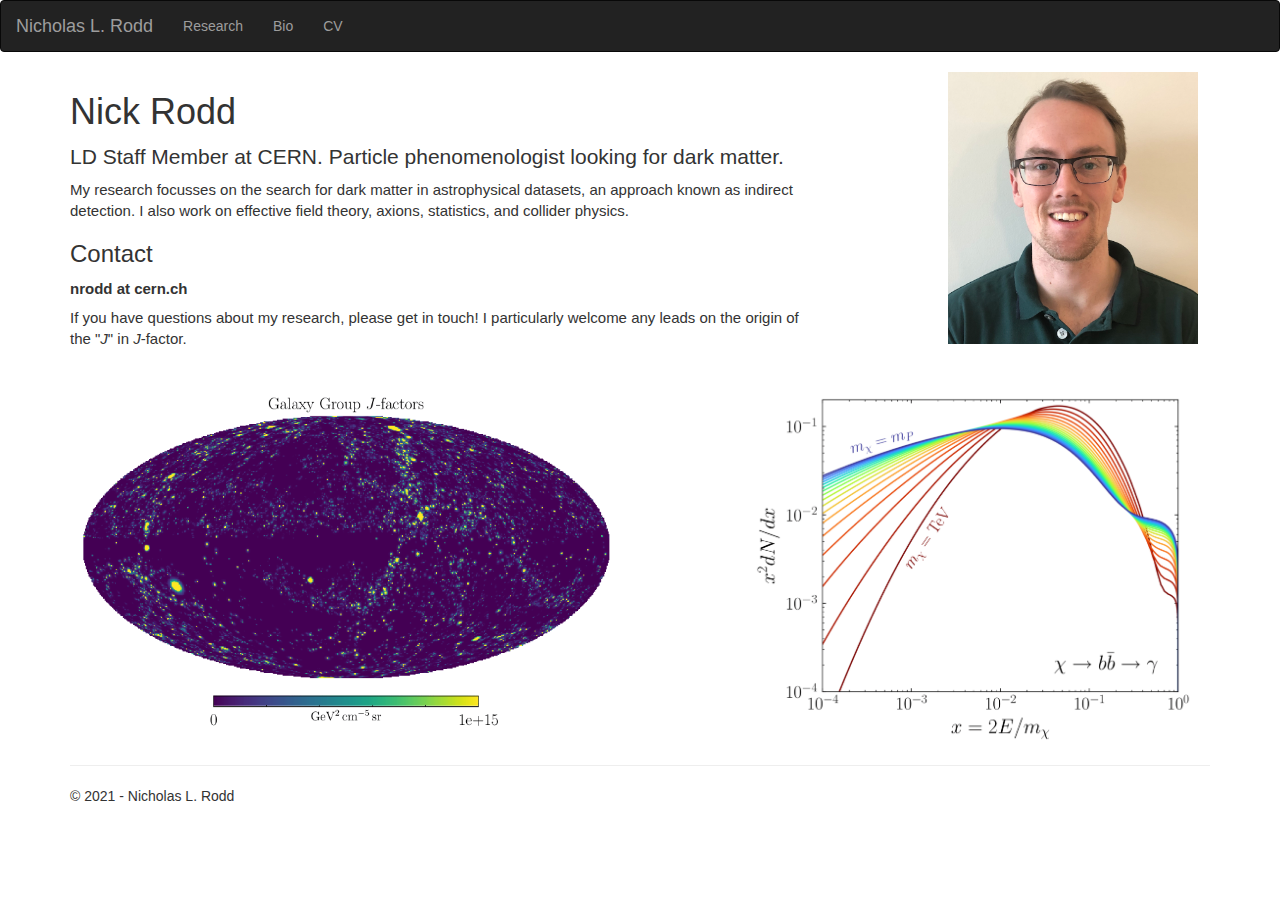
==== index.html @ 5eea3ccc "Updated position to CERN" ====
<!doctype html>
<html lang="en">
  <head>
    <meta charset="utf-8">
    <meta http-equiv="X-UA-Compatible" content="IE=edge">
    <meta name="viewport" content="width=device-width, initial-scale=1">
    <link rel="icon" href="./files/figs/NR.ico">

    <!-- Document title shown in browser tab -->
    <title>Nicholas L. Rodd</title>

    <!-- Bootstrap core CSS -->
    <link href="./bootstrap/css/bootstrap.min.css" rel="stylesheet">

    <!-- IE10 viewport hack for Surface/desktop Windows 8 bug -->
    <link href="./bootstrap/css/ie10-viewport-bug-workaround.css" rel="stylesheet">

    <!-- Custom styles for this template -->
    <link href="./bootstrap/css/homepage.css" rel="stylesheet">

    <!-- HTML5 shim and Respond.js for IE8 support of HTML5 elements and media queries -->
    <!--[if lt IE 9]>
      <script src="https://oss.maxcdn.com/html5shiv/3.7.3/html5shiv.min.js"></script>
      <script src="https://oss.maxcdn.com/respond/1.4.2/respond.min.js"></script>
    <![endif]-->

  </head>
  <body>


    <!-- Nav bar -->
    <div class="navbar navbar-inverse">
      <div class="container-fluid">
        <div class="navbar-header">
          <a class="navbar-brand" href="index.html">Nicholas L. Rodd</a>
        </div>
        <div>
          <ul class="nav navbar-nav">
            <li><a href="research.html">Research</a></li>
            <li><a href="bio.html">Bio</a></li>
            <li><a style="text-decoration:none" href="./files/NicholasRodd-CV.pdf" target="_blank">CV</a></li>
          </ul>
        </div>
      </div>
    </div>


    <div class="container">
      <div class="row">
        <div class="col-md-8">
          <h1>Nick Rodd</h1>
          <p class="lead" style="margin-bottom:0.2cm;">LD Staff Member at CERN. Particle phenomenologist looking for dark matter.</p> 
          <p style="margin-bottom:0.5cm; font-size:15px">My research focusses on the search for dark matter in astrophysical datasets, an approach known as indirect detection. I also work on effective field theory, axions, statistics, and collider physics.</p>
          <h3>Contact</h3>
          <p style="margin-bottom:0.2cm; font-size:15px"><strong>nrodd at cern.ch</strong></p>
          <p style="margin-bottom:1.2cm; font-size:15px">If you have questions about my research, please get in touch! I particularly welcome any leads on the origin of the "<var>J</var>" in <var>J</var>-factor.</p>
        </div>
        <div class="col-md-1">
        </div>
        <div class="col-md-3">
          <img src="./files/figs/NickRodd.png" alt="Nick Rodd Photo" style="width:250px;height:272px;" class="center">
        </div>
      </div>
    </div>

    <div class="container">
      <div class="row">
      <div class="col-md-6">
      <a href="https://arxiv.org/abs/1708.09385">
        <img src="./files/figs/EG-Jfactors.png" alt="Extragalactic J-factors" style="width:552px;height:350px;" class="center">
      </a>
      </div>
      <div class="col-md-1">
      </div>
      <div class="col-md-5">
      <a href="https://arxiv.org/abs/2007.15001">
        <img src="./files/figs/bbbar_allM.png" alt="DM decay b to gamma" style="width:441px;height:350px;" class="center">
      </a>
      </div>
      </div>
      <hr>

      <footer>
        <p>&copy; 2021 - Nicholas L. Rodd </p>
      </footer>

    </div>

    <!-- Bootstrap core JavaScript
    ================================================== -->
    <!-- Placed at the end of the document so the pages load faster -->
    <script src="https://code.jquery.com/jquery-1.12.4.min.js" integrity="sha384-nvAa0+6Qg9clwYCGGPpDQLVpLNn0fRaROjHqs13t4Ggj3Ez50XnGQqc/r8MhnRDZ" crossorigin="anonymous"></script>
    <script>window.jQuery || document.write('<script src="./bootstrap/js/jquery.min.js"><\/script>')</script>
    <script src="./bootstrap/js/bootstrap.min.js"></script>
    <!-- IE10 viewport hack for Surface/desktop Windows 8 bug -->
    <script src="./bootstrap/js/ie10-viewport-bug-workaround.js"></script>
  </body>
</html>
---- bootstrap/css/ie10-viewport-bug-workaround.css ----
/*!
 * IE10 viewport hack for Surface/desktop Windows 8 bug
 * Copyright 2014-2019 Twitter, Inc.
 * Licensed under MIT (https://github.com/twbs/bootstrap/blob/master/LICENSE)
 */
@-ms-viewport {
  width: device-width;
}
@-o-viewport {
  width: device-width;
}
@viewport {
  width: device-width;
}
---- bootstrap/css/homepage.css ----
body {
  padding-top: 0x;
  padding-bottom: 100px;
}
#images{
   text-align:center;
}
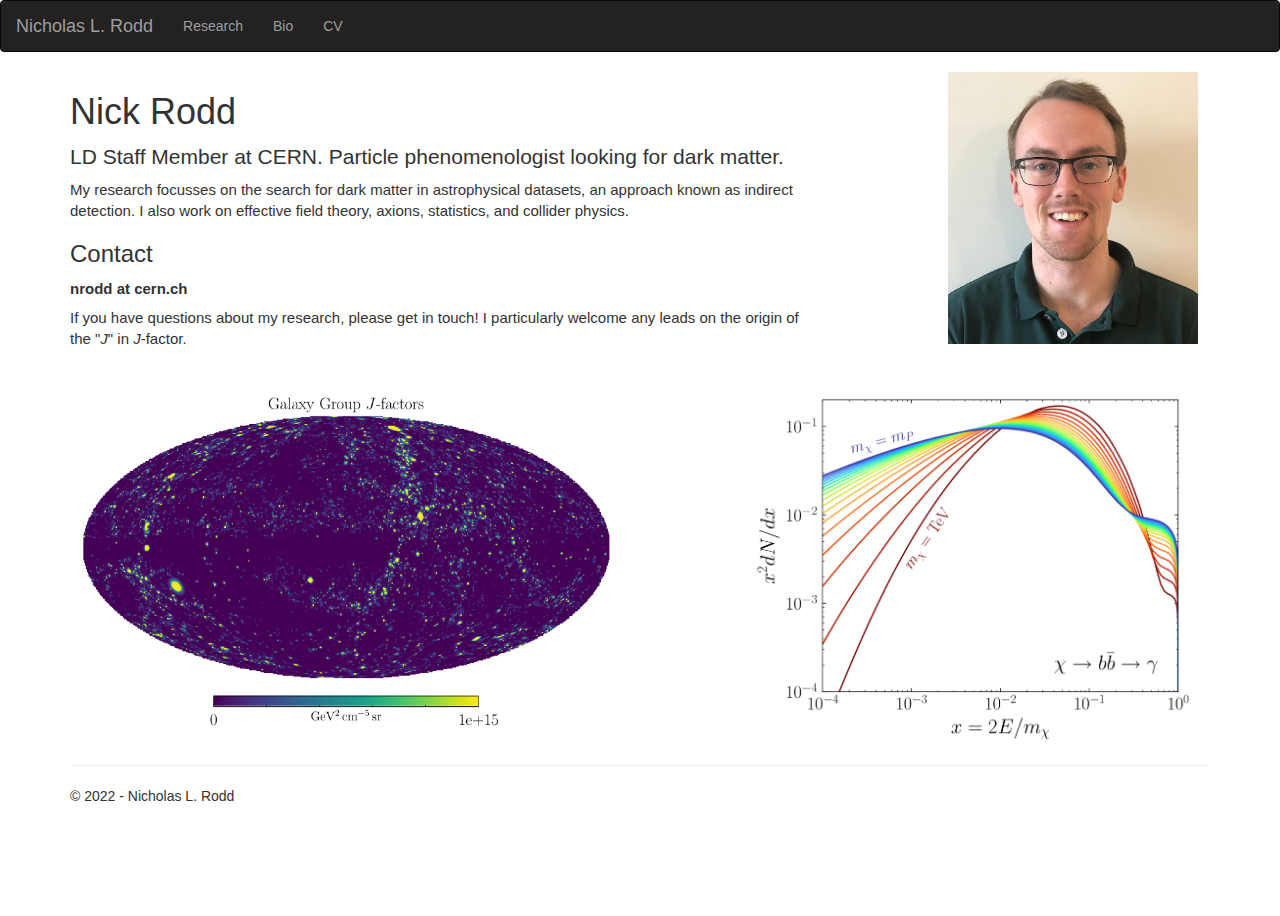
==== commit e0be5ed5: "Updated CV and year" ====
--- a/index.html
+++ b/index.html
@@ -81,7 +81,7 @@
       <hr>
 
       <footer>
-        <p>&copy; 2021 - Nicholas L. Rodd </p>
+        <p>&copy; 2022 - Nicholas L. Rodd </p>
       </footer>
 
     </div>
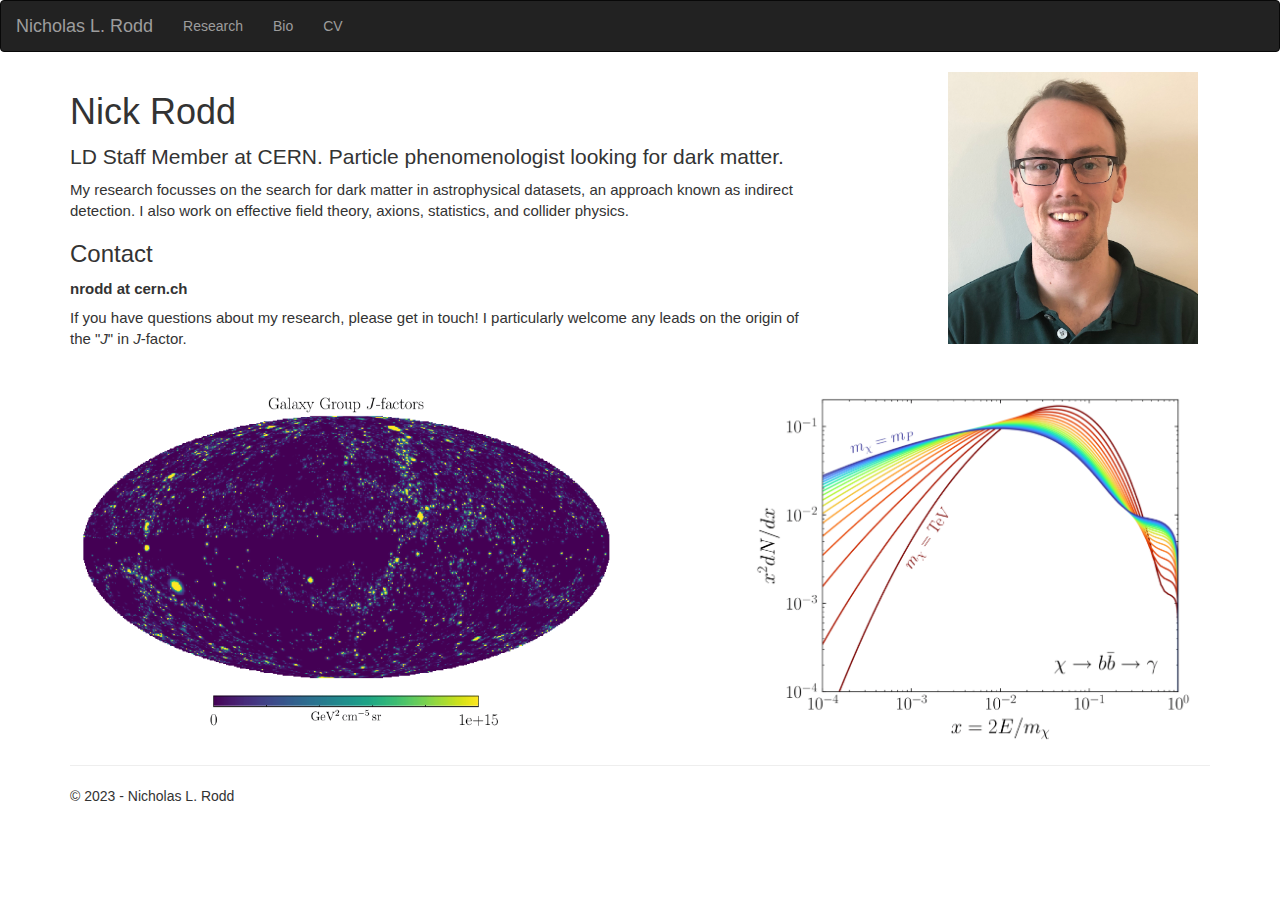
==== commit 90d6bfa2: "Updated to 2023" ====
--- a/index.html
+++ b/index.html
@@ -81,7 +81,7 @@
       <hr>
 
       <footer>
-        <p>&copy; 2022 - Nicholas L. Rodd </p>
+        <p>&copy; 2023 - Nicholas L. Rodd </p>
       </footer>
 
     </div>
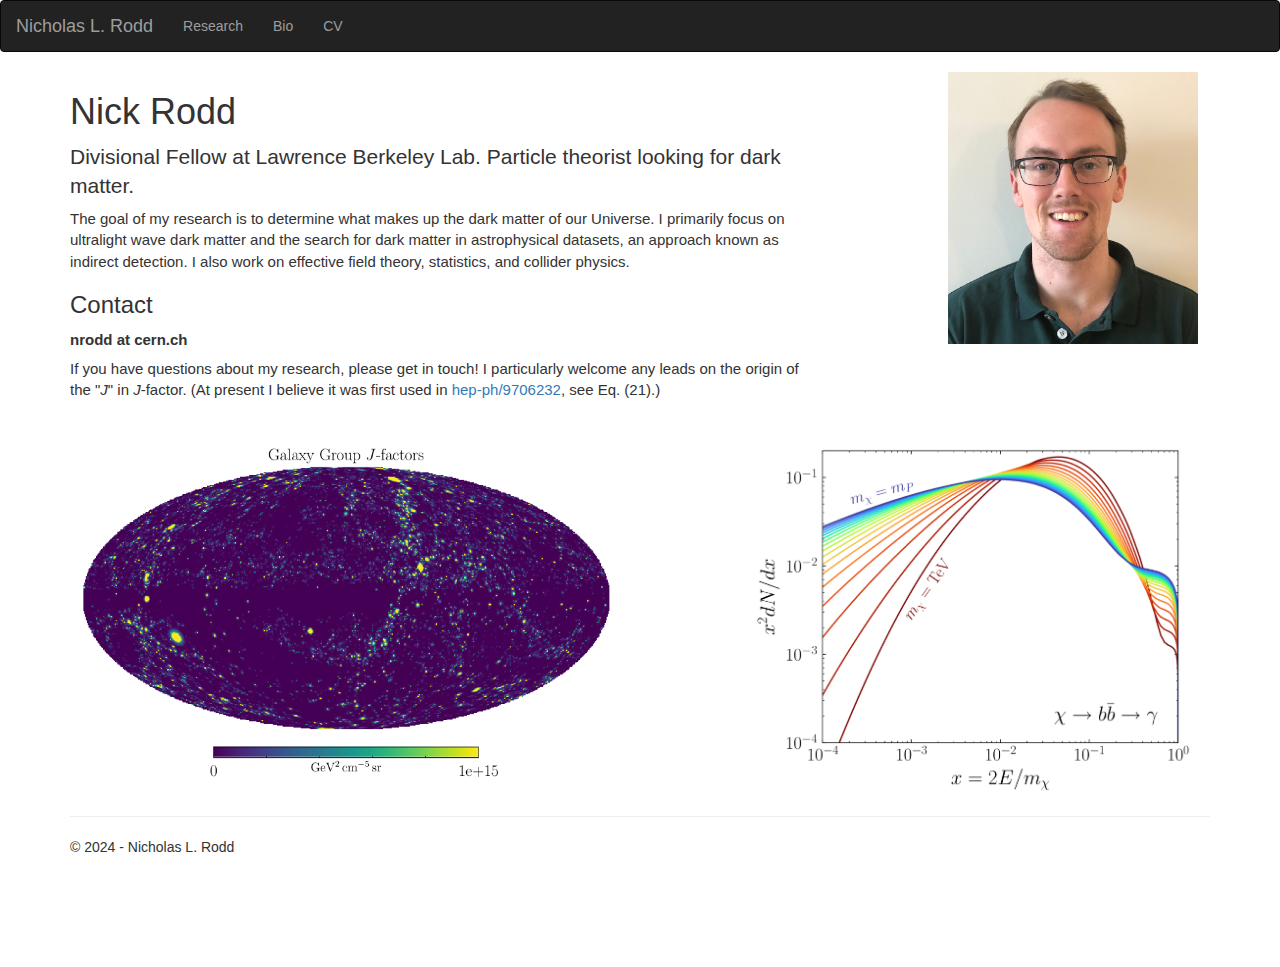
==== commit d4d43f5a: "Updated website to 2024 and LBL" ====
--- a/index.html
+++ b/index.html
@@ -49,11 +49,11 @@
       <div class="row">
         <div class="col-md-8">
           <h1>Nick Rodd</h1>
-          <p class="lead" style="margin-bottom:0.2cm;">LD Staff Member at CERN. Particle phenomenologist looking for dark matter.</p> 
-          <p style="margin-bottom:0.5cm; font-size:15px">My research focusses on the search for dark matter in astrophysical datasets, an approach known as indirect detection. I also work on effective field theory, axions, statistics, and collider physics.</p>
+          <p class="lead" style="margin-bottom:0.2cm;">Divisional Fellow at Lawrence Berkeley Lab. Particle theorist looking for dark matter.</p> 
+          <p style="margin-bottom:0.5cm; font-size:15px">The goal of my research is to determine what makes up the dark matter of our Universe. I primarily focus on ultralight wave dark matter and the search for dark matter in astrophysical datasets, an approach known as indirect detection. I also work on effective field theory, statistics, and collider physics.</p>
           <h3>Contact</h3>
           <p style="margin-bottom:0.2cm; font-size:15px"><strong>nrodd at cern.ch</strong></p>
-          <p style="margin-bottom:1.2cm; font-size:15px">If you have questions about my research, please get in touch! I particularly welcome any leads on the origin of the "<var>J</var>" in <var>J</var>-factor.</p>
+          <p style="margin-bottom:1.2cm; font-size:15px">If you have questions about my research, please get in touch! I particularly welcome any leads on the origin of the "<var>J</var>" in <var>J</var>-factor. (At present I believe it was first used in <a href="https://arxiv.org/abs/hep-ph/9706232" target="_blank">hep-ph/9706232</a>, see Eq. (21).)</p>
         </div>
         <div class="col-md-1">
         </div>
@@ -81,7 +81,7 @@
       <hr>
 
       <footer>
-        <p>&copy; 2023 - Nicholas L. Rodd </p>
+        <p>&copy; 2024 - Nicholas L. Rodd </p>
       </footer>
 
     </div>
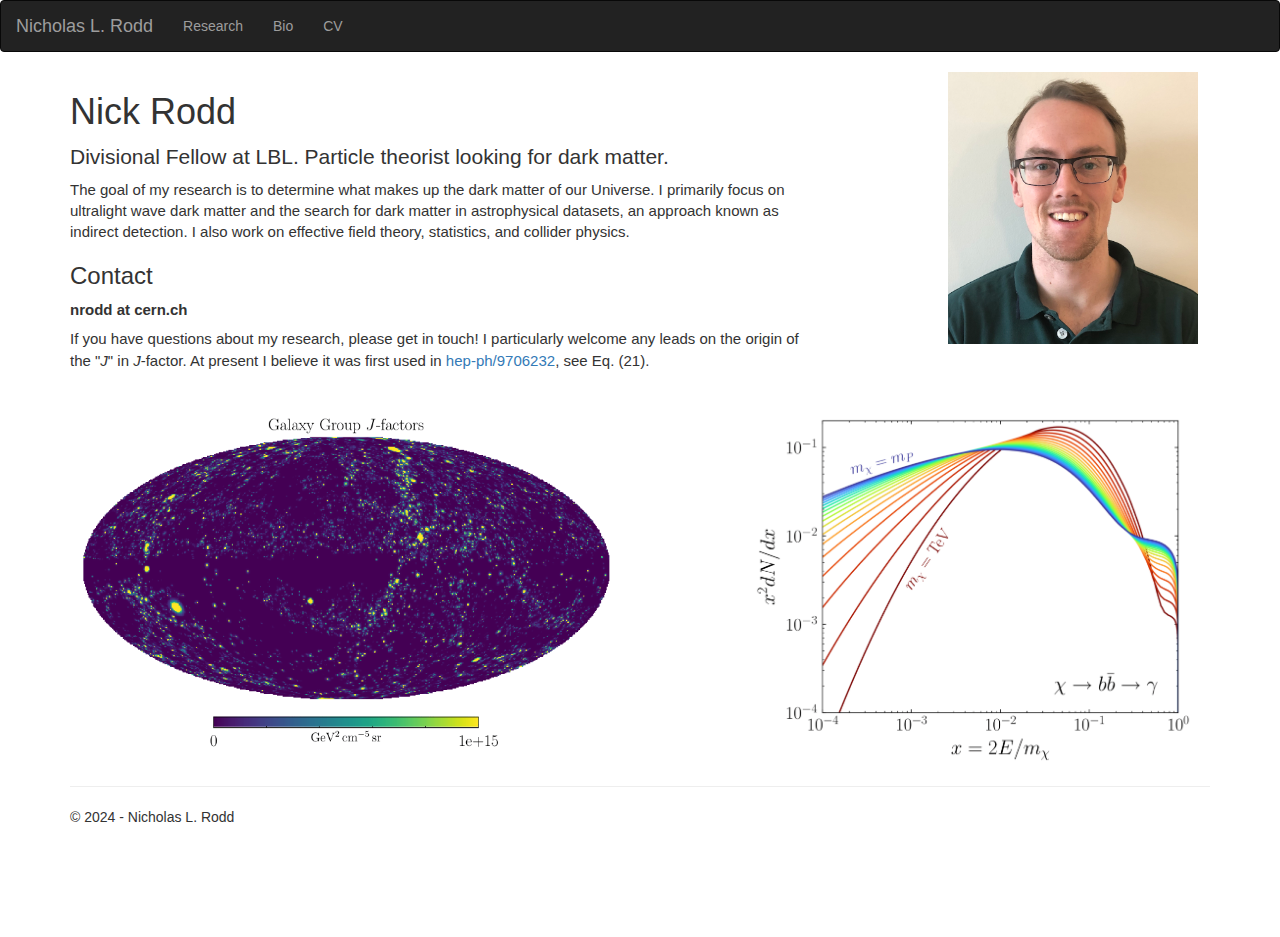
==== commit b4dff901: "Changed heading" ====
--- a/index.html
+++ b/index.html
@@ -49,11 +49,11 @@
       <div class="row">
         <div class="col-md-8">
           <h1>Nick Rodd</h1>
-          <p class="lead" style="margin-bottom:0.2cm;">Divisional Fellow at Lawrence Berkeley Lab. Particle theorist looking for dark matter.</p> 
+          <p class="lead" style="margin-bottom:0.2cm;">Divisional Fellow at LBL. Particle theorist looking for dark matter.</p> 
           <p style="margin-bottom:0.5cm; font-size:15px">The goal of my research is to determine what makes up the dark matter of our Universe. I primarily focus on ultralight wave dark matter and the search for dark matter in astrophysical datasets, an approach known as indirect detection. I also work on effective field theory, statistics, and collider physics.</p>
           <h3>Contact</h3>
           <p style="margin-bottom:0.2cm; font-size:15px"><strong>nrodd at cern.ch</strong></p>
-          <p style="margin-bottom:1.2cm; font-size:15px">If you have questions about my research, please get in touch! I particularly welcome any leads on the origin of the "<var>J</var>" in <var>J</var>-factor. (At present I believe it was first used in <a href="https://arxiv.org/abs/hep-ph/9706232" target="_blank">hep-ph/9706232</a>, see Eq. (21).)</p>
+          <p style="margin-bottom:1.2cm; font-size:15px">If you have questions about my research, please get in touch! I particularly welcome any leads on the origin of the "<var>J</var>" in <var>J</var>-factor. At present I believe it was first used in <a href="https://arxiv.org/abs/hep-ph/9706232" target="_blank">hep-ph/9706232</a>, see Eq. (21).</p>
         </div>
         <div class="col-md-1">
         </div>
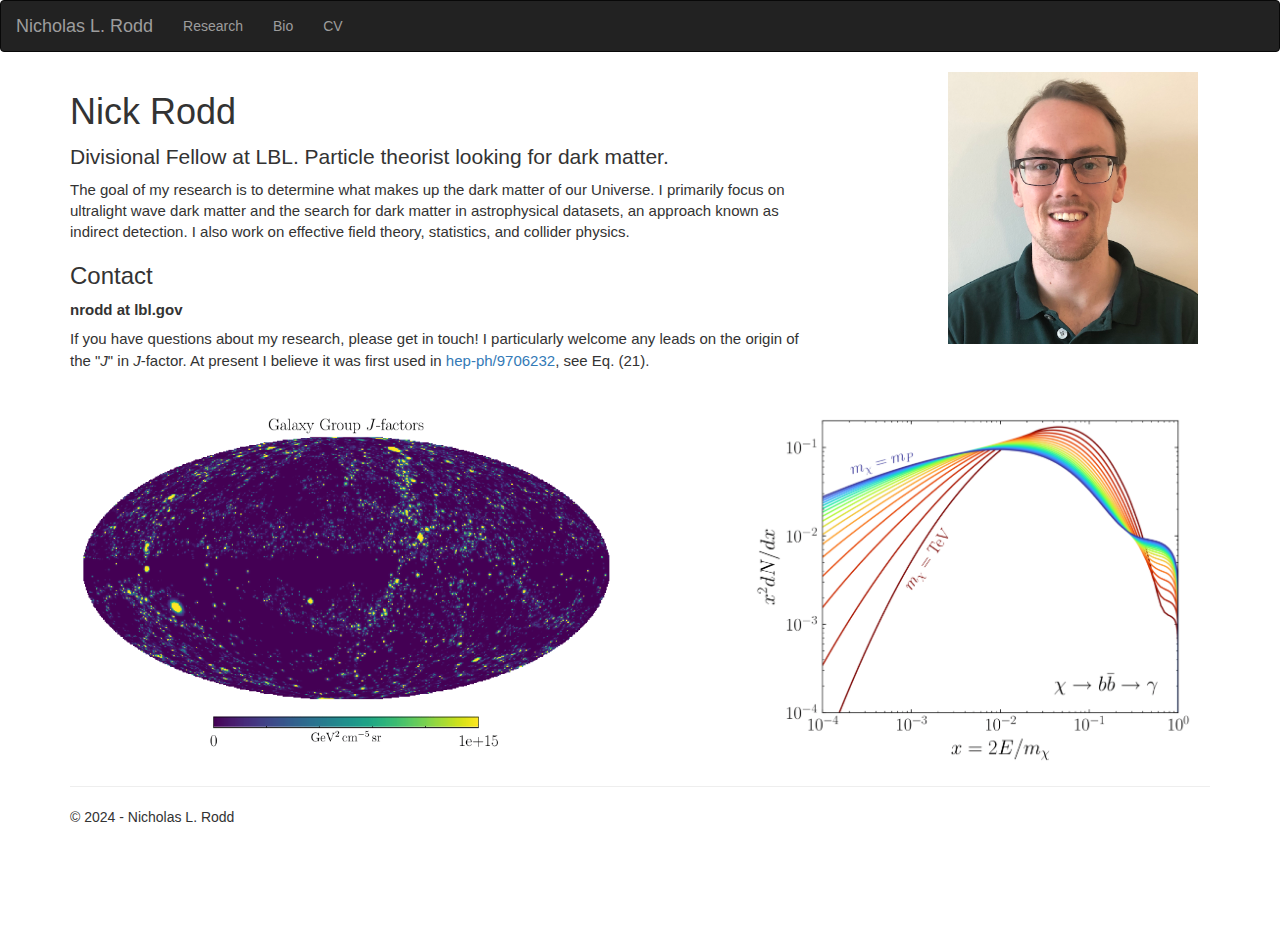
==== commit 6bc20332: "Fixed contact email" ====
--- a/index.html
+++ b/index.html
@@ -52,7 +52,7 @@
           <p class="lead" style="margin-bottom:0.2cm;">Divisional Fellow at LBL. Particle theorist looking for dark matter.</p> 
           <p style="margin-bottom:0.5cm; font-size:15px">The goal of my research is to determine what makes up the dark matter of our Universe. I primarily focus on ultralight wave dark matter and the search for dark matter in astrophysical datasets, an approach known as indirect detection. I also work on effective field theory, statistics, and collider physics.</p>
           <h3>Contact</h3>
-          <p style="margin-bottom:0.2cm; font-size:15px"><strong>nrodd at cern.ch</strong></p>
+          <p style="margin-bottom:0.2cm; font-size:15px"><strong>nrodd at lbl.gov</strong></p>
           <p style="margin-bottom:1.2cm; font-size:15px">If you have questions about my research, please get in touch! I particularly welcome any leads on the origin of the "<var>J</var>" in <var>J</var>-factor. At present I believe it was first used in <a href="https://arxiv.org/abs/hep-ph/9706232" target="_blank">hep-ph/9706232</a>, see Eq. (21).</p>
         </div>
         <div class="col-md-1">
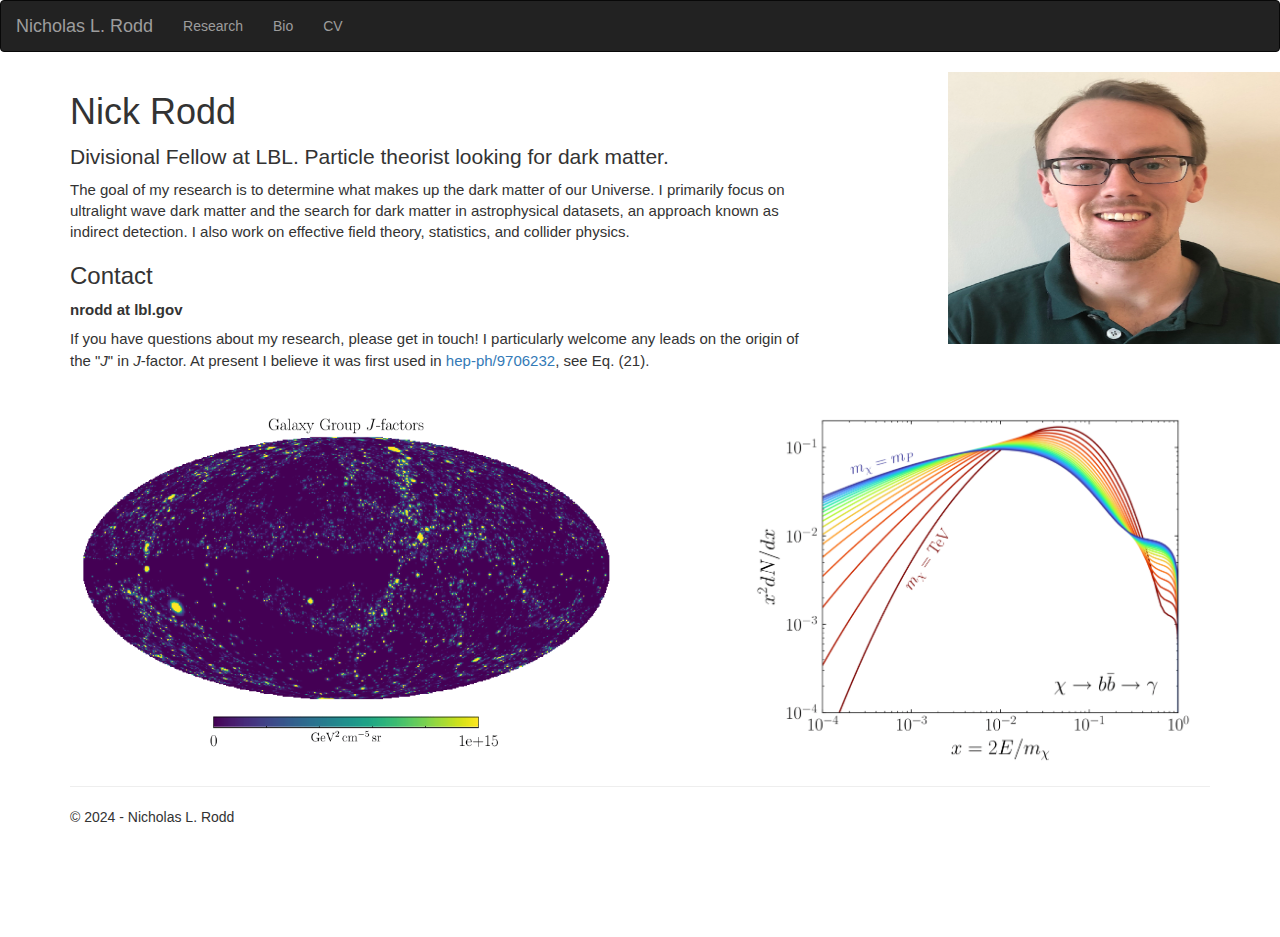
==== commit ab52f7a5: "Photo resize" ====
--- a/index.html
+++ b/index.html
@@ -58,7 +58,7 @@
         <div class="col-md-1">
         </div>
         <div class="col-md-3">
-          <img src="./files/figs/NickRodd.png" alt="Nick Rodd Photo" style="width:250px;height:272px;" class="center">
+          <img src="./files/figs/NickRodd.png" alt="Nick Rodd Photo" style="width:363px;height:272px;" class="center">
         </div>
       </div>
     </div>
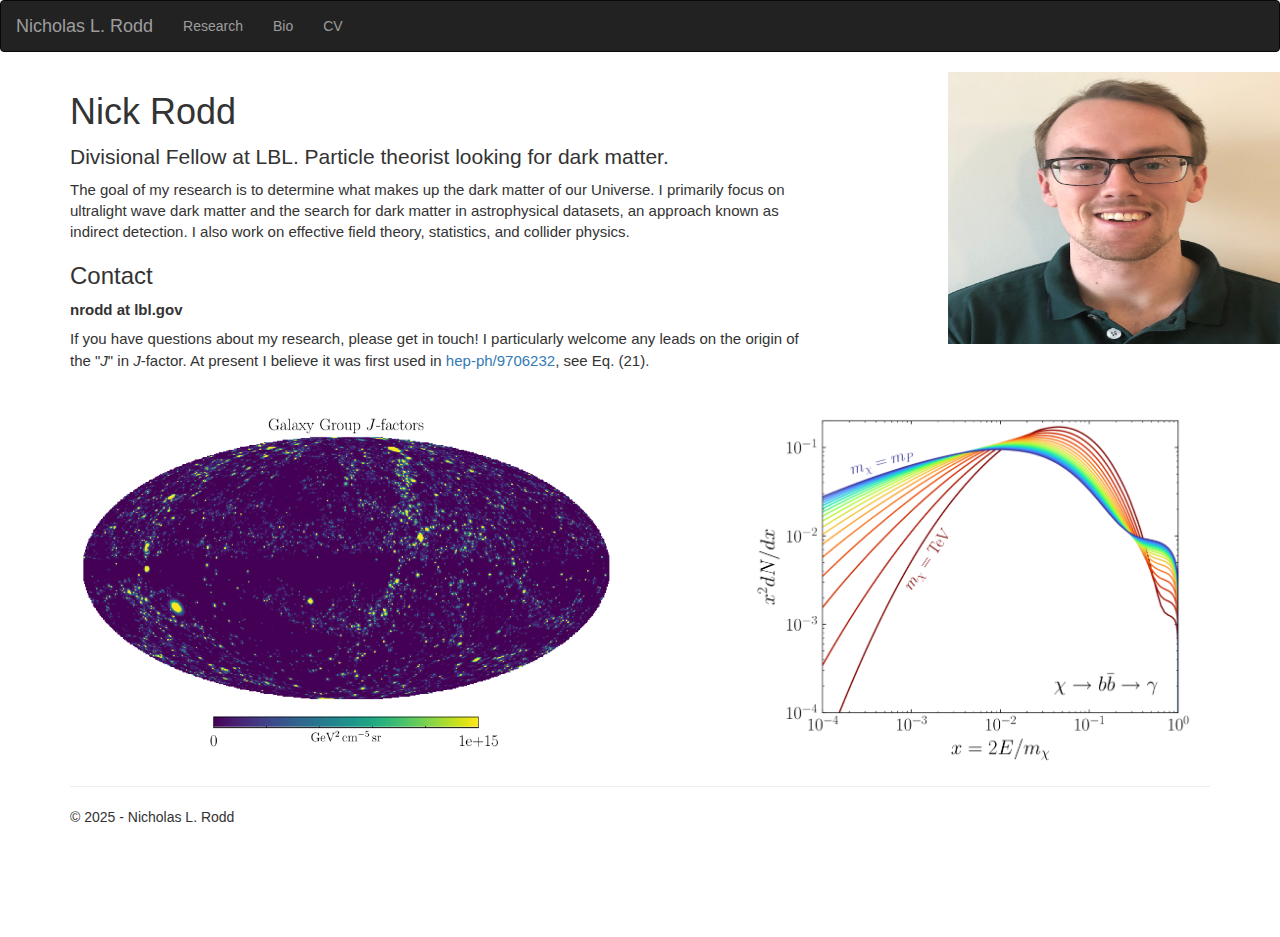
==== commit 3c5c489d: "Updated to 2025" ====
--- a/index.html
+++ b/index.html
@@ -81,7 +81,7 @@
       <hr>
 
       <footer>
-        <p>&copy; 2024 - Nicholas L. Rodd </p>
+        <p>&copy; 2025 - Nicholas L. Rodd </p>
       </footer>
 
     </div>
